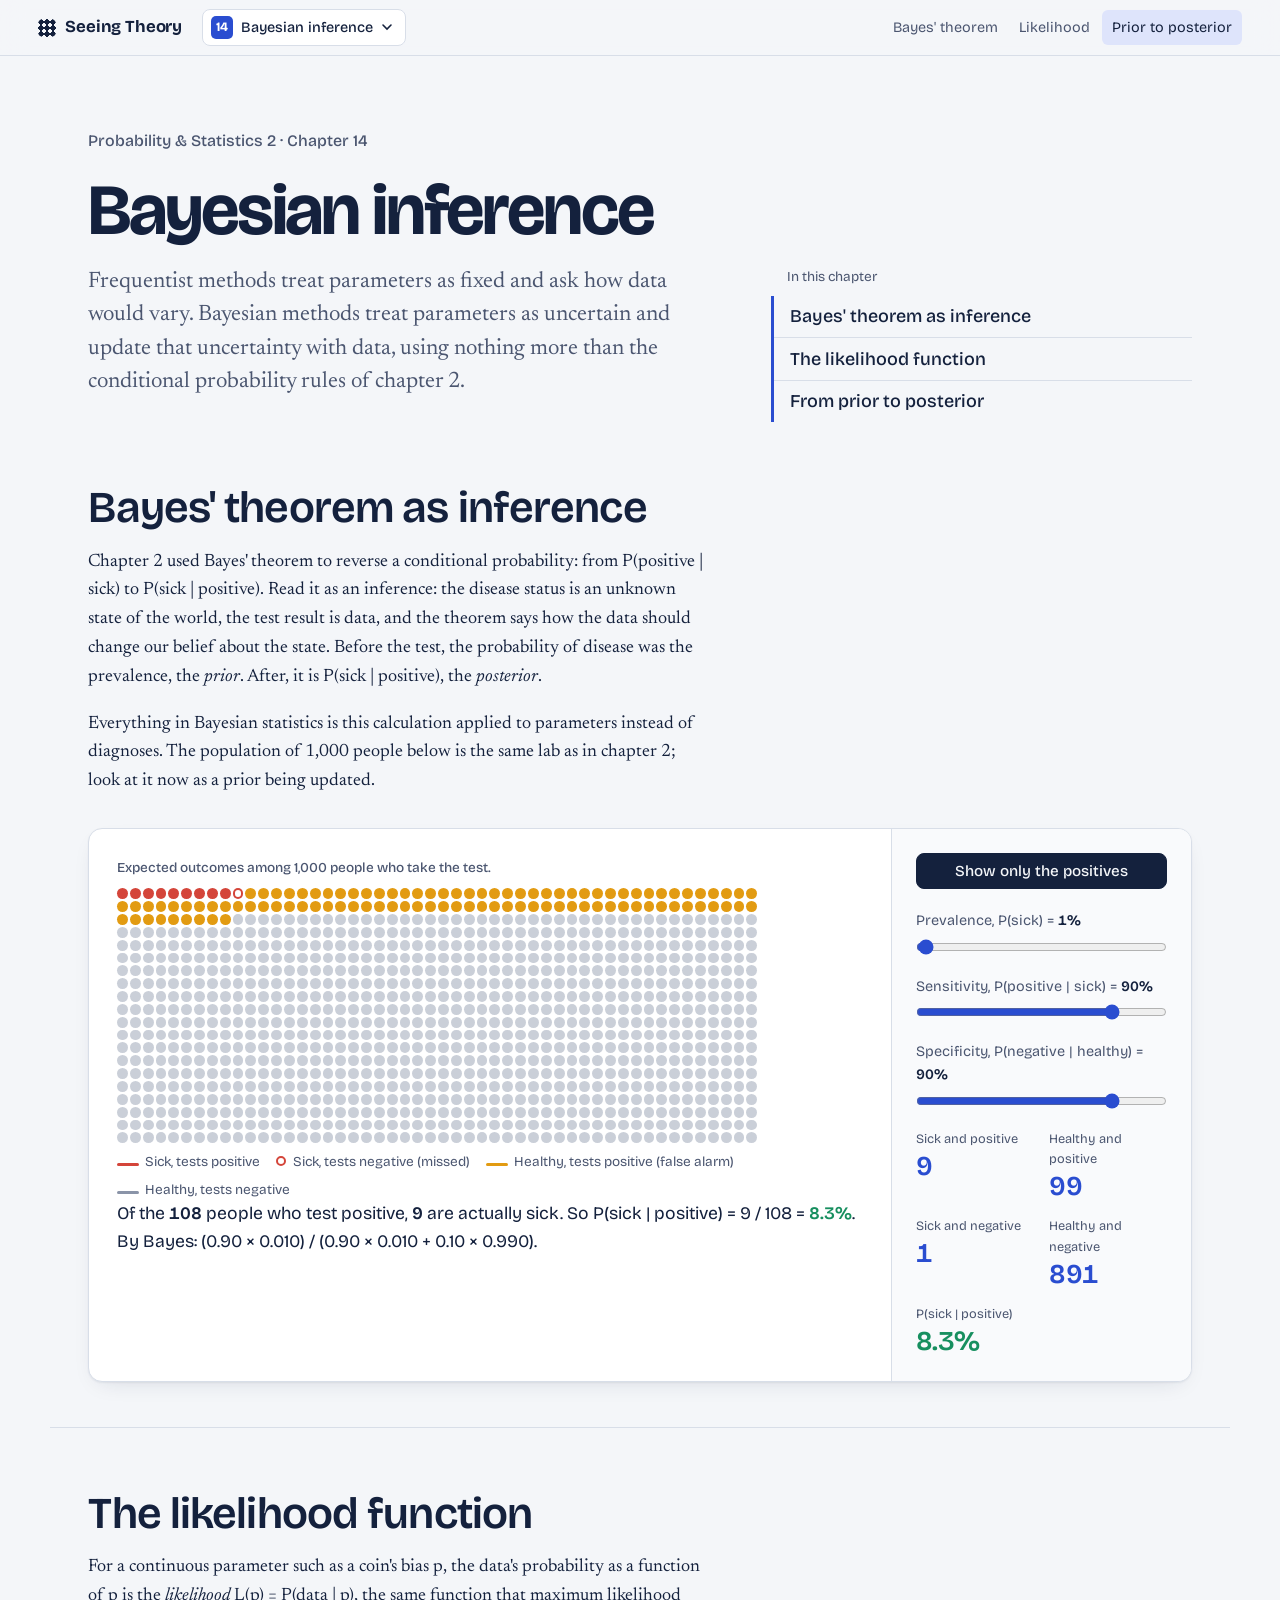
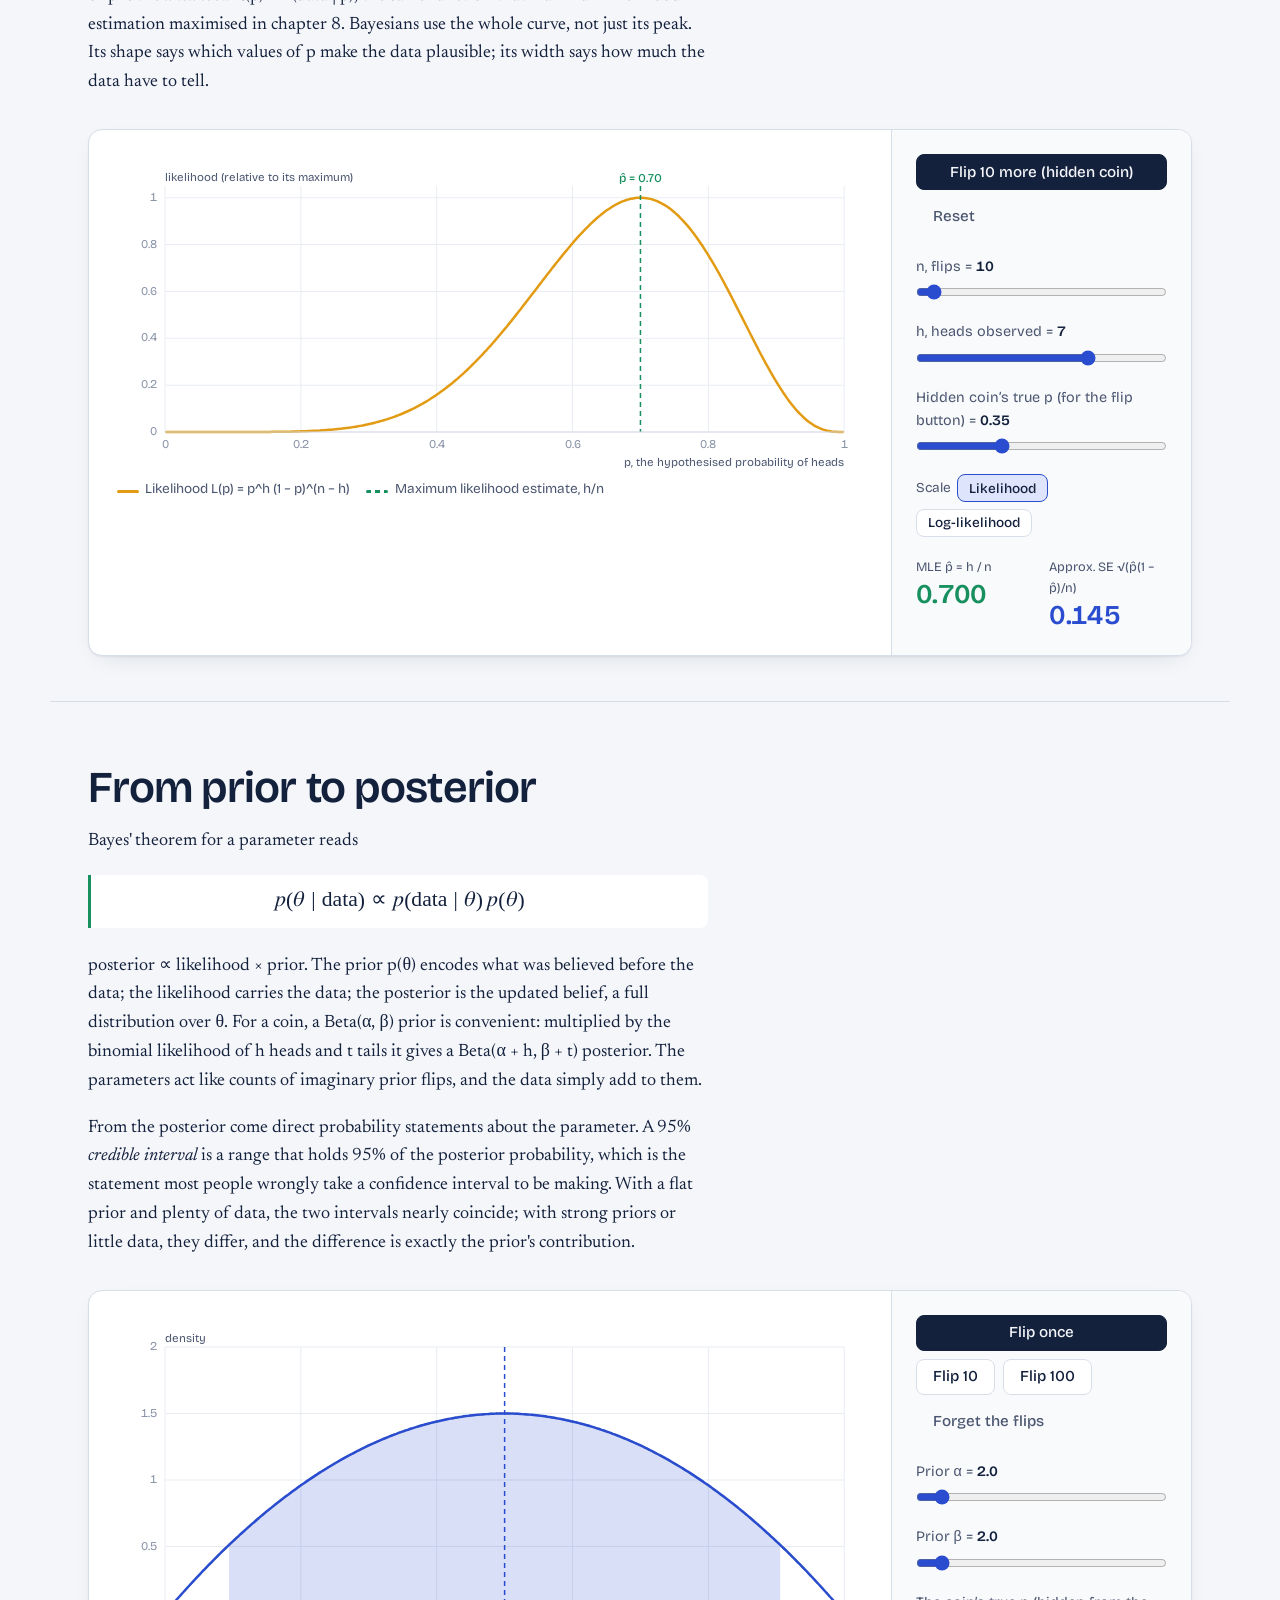
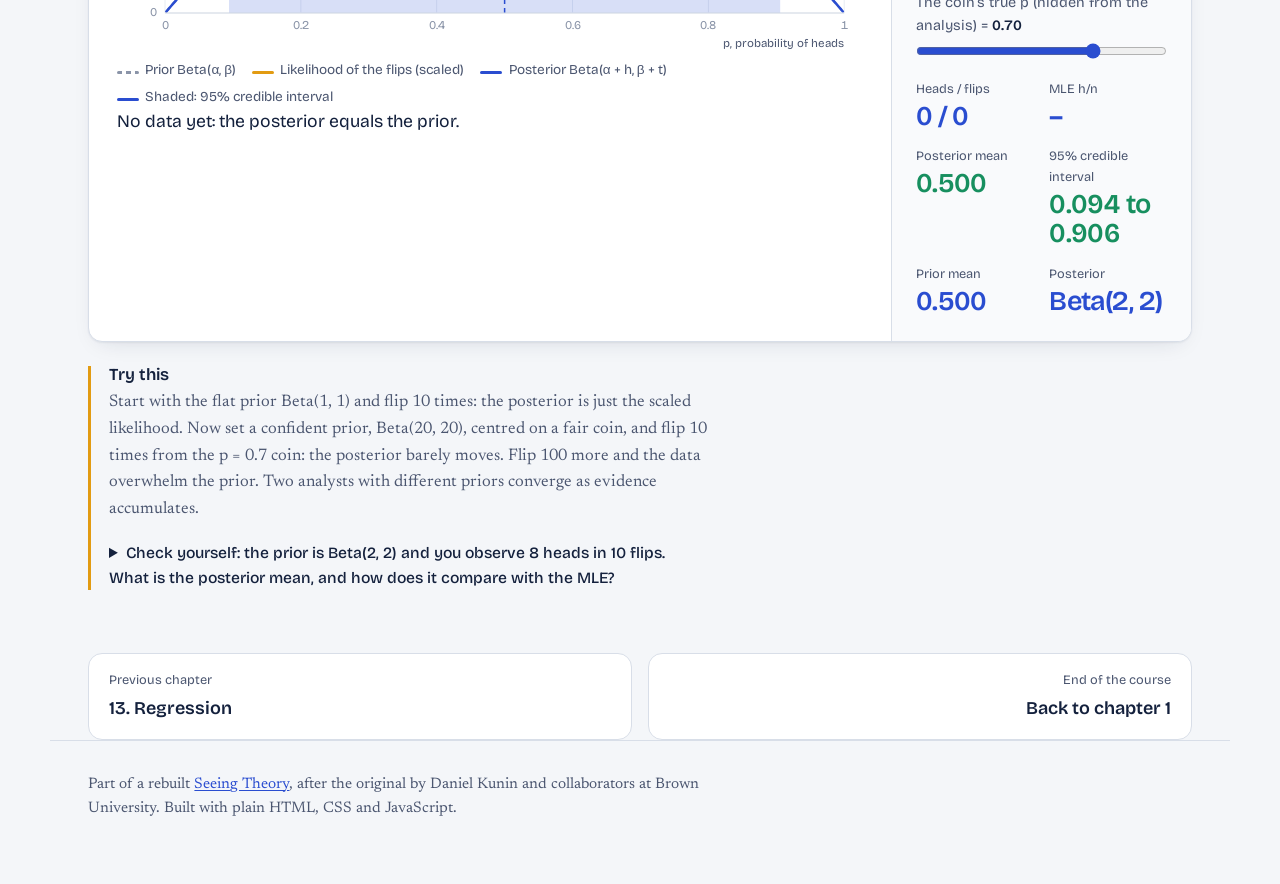
==== bayesian-inference.html @ 346bee1e "Add Seeing Theory, rebuilt: 14 interactive probability and statistics chapters Static site for GitHu" ====
<!doctype html>
<html lang="en">
<head>
<meta charset="utf-8">
<meta name="viewport" content="width=device-width, initial-scale=1">
<title>Bayesian Inference · Seeing Theory</title>
<meta name="description" content="Bayes' theorem for inference: prior, likelihood and posterior for a coin, with credible intervals and a comparison to the frequentist view.">
<meta name="color-scheme" content="light dark">
<link rel="preconnect" href="https://fonts.googleapis.com">
<link rel="preconnect" href="https://fonts.gstatic.com" crossorigin>
<link href="https://fonts.googleapis.com/css2?family=Bricolage+Grotesque:opsz,wght@12..96,400..800&family=Newsreader:ital,opsz,wght@0,6..72,400;0,6..72,500;1,6..72,400&display=swap" rel="stylesheet">
<link rel="stylesheet" href="css/style.css">
<link rel="stylesheet" href="css/labs.css">
<link rel="icon" href="favicon.svg">
</head>
<body>
<header class="topbar"></header>
<main id="top">
  <section class="chapter-head">
    <div>
      <p class="hero-kicker">Probability &amp; Statistics 2 · Chapter 14</p>
      <h1>Bayesian inference</h1>
      <p class="lead">Frequentist methods treat parameters as fixed and ask how data would vary. Bayesian methods treat parameters as uncertain and update that uncertainty with data, using nothing more than the conditional probability rules of chapter 2.</p>
    </div>
    <div><p class="chapter-toc-label">In this chapter</p><ol class="chapter-toc"></ol></div>
  </section>

  <section class="concept" id="bayes-rule" data-nav="Bayes' theorem">
    <div class="prose">
      <h2>Bayes' theorem as inference</h2>
      <p>Chapter 2 used Bayes' theorem to reverse a conditional probability: from P(positive | sick) to P(sick | positive). Read it as an inference: the disease status is an unknown state of the world, the test result is data, and the theorem says how the data should change our belief about the state. Before the test, the probability of disease was the prevalence, the <em>prior</em>. After, it is P(sick | positive), the <em>posterior</em>.</p>
      <p>Everything in Bayesian statistics is this calculation applied to parameters instead of diagnoses. The population of 1,000 people below is the same lab as in chapter 2; look at it now as a prior being updated.</p>
    </div>
    <div class="lab" data-lab="bayes"></div>
  </section>

  <section class="concept" id="likelihood" data-nav="Likelihood">
    <div class="prose">
      <h2>The likelihood function</h2>
      <p>For a continuous parameter such as a coin's bias p, the data's probability as a function of p is the <em>likelihood</em> L(p) = P(data | p), the same function that maximum likelihood estimation maximised in chapter 8. Bayesians use the whole curve, not just its peak. Its shape says which values of p make the data plausible; its width says how much the data have to tell.</p>
    </div>
    <div class="lab" data-lab="likelihood"></div>
  </section>

  <section class="concept" id="prior-to-posterior" data-nav="Prior to posterior">
    <div class="prose">
      <h2>From prior to posterior</h2>
      <p>Bayes' theorem for a parameter reads</p>
      <div class="math"><math display="block"><mrow><mi>p</mi><mo>(</mo><mi>θ</mi><mo>|</mo><mi mathvariant="normal">data</mi><mo>)</mo><mo>∝</mo><mi>p</mi><mo>(</mo><mi mathvariant="normal">data</mi><mo>|</mo><mi>θ</mi><mo>)</mo><mspace width="0.2em"></mspace><mi>p</mi><mo>(</mo><mi>θ</mi><mo>)</mo></mrow></math></div>
      <p>posterior ∝ likelihood × prior. The prior p(θ) encodes what was believed before the data; the likelihood carries the data; the posterior is the updated belief, a full distribution over θ. For a coin, a Beta(α, β) prior is convenient: multiplied by the binomial likelihood of h heads and t tails it gives a Beta(α + h, β + t) posterior. The parameters act like counts of imaginary prior flips, and the data simply add to them.</p>
      <p>From the posterior come direct probability statements about the parameter. A 95% <em>credible interval</em> is a range that holds 95% of the posterior probability, which is the statement most people wrongly take a confidence interval to be making. With a flat prior and plenty of data, the two intervals nearly coincide; with strong priors or little data, they differ, and the difference is exactly the prior's contribution.</p>
    </div>
    <div class="lab" data-lab="posterior"></div>
    <aside class="try">
      <h3>Try this</h3>
      <p>Start with the flat prior Beta(1, 1) and flip 10 times: the posterior is just the scaled likelihood. Now set a confident prior, Beta(20, 20), centred on a fair coin, and flip 10 times from the p = 0.7 coin: the posterior barely moves. Flip 100 more and the data overwhelm the prior. Two analysts with different priors converge as evidence accumulates.</p>
      <details>
        <summary>Check yourself: the prior is Beta(2, 2) and you observe 8 heads in 10 flips. What is the posterior mean, and how does it compare with the MLE?</summary>
        <p>Posterior Beta(10, 4), mean 10/14 ≈ 0.714. The MLE is 0.8. The prior's two imaginary heads and two imaginary tails pull the estimate toward 0.5, a shrinkage that vanishes as the flips pile up.</p>
      </details>
    </aside>
  </section>

  <nav class="pager" aria-label="Chapter navigation"></nav>
</main>
<footer class="footer">
  <p>Part of a rebuilt <a href="index.html">Seeing Theory</a>, after the original by Daniel Kunin and collaborators at Brown University. Built with plain HTML, CSS and JavaScript.</p>
</footer>
<script src="js/core.js"></script>
<script src="js/stats.js"></script>
<script src="js/nav.js"></script>
<script src="js/labs-prob.js"></script>
<script src="js/labs-stat.js"></script>
<script>ST.initNav(); ST.mountLabs();</script>
</body>
</html>
---- css/style.css ----
/* Seeing Theory — Basic probability
   Tokens: cool graph-paper ground, navy ink. Blue = observed, green = theory, gold = second category, red = miss. */

:root {
  --paper: #F4F6F9;
  --surface: #FFFFFF;
  --ink: #14213D;
  --ink-2: #4B5670;
  --ink-3: #8A94A8;
  --rule: #D8DEE8;
  --grid: #E8ECF2;
  --blue: #2A4DD0;
  --blue-soft: #DEE4FB;
  --green: #178F5F;
  --green-soft: #D6F1E4;
  --gold: #E29B12;
  --gold-soft: #FBEAC4;
  --red: #D4453A;
  --red-soft: #F9DCD8;
  --shadow: 0 1px 2px rgba(20, 33, 61, .06), 0 8px 24px -12px rgba(20, 33, 61, .18);
  --font-display: "Bricolage Grotesque", "Helvetica Neue", Arial, sans-serif;
  --font-body: "Newsreader", "Iowan Old Style", Georgia, serif;
  --r-panel: 14px;
  --r-control: 8px;
  --measure: 62ch;
  --page: 1180px;
}
@media (prefers-color-scheme: dark) {
  :root {
    --paper: #0E1424;
    --surface: #151D33;
    --ink: #EAEEF6;
    --ink-2: #B4BDCF;
    --ink-3: #7C879C;
    --rule: #2B3650;
    --grid: #1F2940;
    --blue: #7D95FF;
    --blue-soft: #23305C;
    --green: #3FC58C;
    --green-soft: #17362C;
    --gold: #F2B43C;
    --gold-soft: #3F3113;
    --red: #F06A5E;
    --red-soft: #46201D;
    --shadow: 0 1px 2px rgba(0, 0, 0, .3), 0 8px 24px -12px rgba(0, 0, 0, .5);
  }
}

*, *::before, *::after { box-sizing: border-box; }
html { scroll-behavior: smooth; -webkit-text-size-adjust: 100%; }
@media (prefers-reduced-motion: reduce) { html { scroll-behavior: auto; } }
body {
  margin: 0;
  background: var(--paper);
  color: var(--ink);
  font-family: var(--font-body);
  font-size: 1.125rem;
  line-height: 1.6;
  font-optical-sizing: auto;
}
h1, h2, h3, .btn, .readouts, .topbar, .stage-label, .legend, .chart, .ideas dt, .chapter-list, .hero-kicker, .drawn-math, .formula-live, .fallacy-result, .compare-row span, .slider span, .chips-label, .card, .flip-strip {
  font-family: var(--font-display);
}
h1, h2, h3 { margin: 0; font-weight: 600; line-height: 1.05; letter-spacing: -0.02em; text-wrap: balance; }
h2 { font-size: clamp(1.9rem, 1.4rem + 2vw, 2.75rem); margin-bottom: 1rem; }
h3 { font-size: 1.05rem; letter-spacing: 0; }
p { margin: 0 0 1em; }
em { font-style: italic; }
a { color: var(--blue); text-underline-offset: 0.15em; text-decoration-thickness: 1px; }
:focus-visible { outline: 2px solid var(--blue); outline-offset: 3px; border-radius: 4px; }
button { font: inherit; color: inherit; }
canvas { display: block; }

/* ---------- Top bar ---------- */
.topbar {
  position: sticky; top: 0; z-index: 10;
  display: flex; align-items: center; gap: 1.25rem;
  padding: 0 clamp(1rem, 3vw, 2.5rem);
  height: 56px;
  background: color-mix(in srgb, var(--paper) 82%, transparent);
  backdrop-filter: blur(12px); -webkit-backdrop-filter: blur(12px);
  border-bottom: 1px solid var(--rule);
  font-size: 0.9rem;
}
.brand { display: inline-flex; align-items: center; gap: 0.55rem; color: var(--ink); text-decoration: none; font-weight: 700; font-size: 1.05rem; letter-spacing: -0.01em; white-space: nowrap; }
.brand-mark {
  width: 18px; height: 18px; border-radius: 5px; background: var(--ink);
  background-image: radial-gradient(circle, var(--paper) 1.6px, transparent 1.8px);
  background-size: 6px 6px; background-position: 3px 3px;
}
.chapter-tag { color: var(--ink-2); white-space: nowrap; }
.topbar nav { margin-left: auto; display: flex; gap: 0.15rem; overflow-x: auto; scrollbar-width: none; }
.topbar nav::-webkit-scrollbar { display: none; }
.topbar nav a {
  color: var(--ink-2); text-decoration: none; padding: 0.35rem 0.6rem; border-radius: 6px; white-space: nowrap;
  transition: background-color 120ms, color 120ms;
}
.topbar nav a:hover { color: var(--ink); background: var(--grid); }
.topbar nav a.is-current { color: var(--ink); background: var(--blue-soft); }
@media (max-width: 720px) {
  .chapter-tag { display: none; }
}

/* ---------- Hero ---------- */
.hero {
  max-width: var(--page); margin: 0 auto;
  padding: clamp(3rem, 8vh, 6rem) clamp(1rem, 3vw, 2.5rem) clamp(2rem, 5vh, 4rem);
  display: grid; grid-template-columns: minmax(0, 1.05fr) minmax(0, 1fr); gap: clamp(2rem, 4vw, 4rem); align-items: center;
}
.hero-kicker { color: var(--ink-2); font-size: 1rem; margin-bottom: 1.25rem; font-weight: 500; }
.hero h1 {
  font-size: clamp(2.75rem, 2rem + 4.5vw, 5.75rem);
  font-weight: 700; letter-spacing: -0.035em; line-height: 0.98;
  font-variation-settings: "opsz" 96;
  margin-bottom: 1.5rem;
}
.lead { font-size: clamp(1.15rem, 1.05rem + 0.5vw, 1.4rem); line-height: 1.5; color: var(--ink-2); max-width: 34em; }
.hero-actions { display: flex; flex-wrap: wrap; gap: 0.6rem; margin-top: 1.75rem; }
.hero-board { margin: 0; }
.hero-board canvas {
  width: 100%; aspect-ratio: 1 / 1.05;
  background: var(--surface); border: 1px solid var(--rule); border-radius: var(--r-panel);
  box-shadow: var(--shadow);
}
.hero-board figcaption { display: flex; gap: 1rem; align-items: flex-start; justify-content: space-between; margin-top: 0.85rem; font-size: 0.95rem; color: var(--ink-2); line-height: 1.45; }
.hero-board figcaption strong { color: var(--ink); font-weight: 500; }
@media (max-width: 860px) {
  .hero { grid-template-columns: 1fr; }
  .hero-board canvas { aspect-ratio: 1 / 0.9; }
}

/* ---------- Concept sections ---------- */
.concept {
  max-width: var(--page); margin: 0 auto;
  padding: clamp(3rem, 7vh, 5.5rem) clamp(1rem, 3vw, 2.5rem) 0;
  scroll-margin-top: 64px;
}
.concept + .concept { border-top: 1px solid var(--rule); margin-top: clamp(2rem, 5vh, 3.5rem); }
.prose { max-width: var(--measure); }
.prose p { text-wrap: pretty; }
.math { margin: 1.25rem 0 1.5rem; padding: 1rem 1.25rem; border-left: 3px solid var(--green); background: var(--surface); border-radius: 0 var(--r-control) var(--r-control) 0; overflow-x: auto; }
math { font-size: 1.35rem; }

/* ---------- Lab (interactive panel) ---------- */
.lab {
  margin-top: 2rem;
  display: grid; grid-template-columns: minmax(0, 1fr) 300px;
  background: var(--surface); border: 1px solid var(--rule); border-radius: var(--r-panel);
  box-shadow: var(--shadow); overflow: hidden;
}
.lab-stage { padding: clamp(1rem, 2.5vw, 1.75rem); min-width: 0; container-type: inline-size; }
.lab-panel { padding: clamp(1rem, 2.5vw, 1.5rem); border-left: 1px solid var(--rule); background: color-mix(in srgb, var(--paper) 55%, var(--surface)); display: flex; flex-direction: column; gap: 1.25rem; }
@media (max-width: 820px) {
  .lab { grid-template-columns: 1fr; }
  .lab-panel { border-left: 0; border-top: 1px solid var(--rule); }
}
.stage-label { font-size: 0.85rem; color: var(--ink-2); margin: 0 0 0.6rem; font-weight: 500; }
.legend { font-size: 0.85rem; color: var(--ink-2); margin: 0.5rem 0 0; display: flex; flex-wrap: wrap; gap: 0.35rem 1rem; align-items: center; }
.legend-item { display: inline-flex; align-items: baseline; gap: 0.4rem; }
.legend-item .swatch { flex: none; margin: 0; }
.swatch { display: inline-block; width: 22px; height: 3px; border-radius: 2px; margin-right: 0.35rem; vertical-align: middle; }
.swatch--blue { background: var(--blue); }
.swatch--green { background: var(--green); }
.swatch--gold { background: var(--gold); }
.swatch--red { background: var(--red); }
.swatch--grey { background: var(--ink-3); }
.swatch--dash { background: repeating-linear-gradient(90deg, var(--green) 0 5px, transparent 5px 9px); }
.swatch--dot { width: 8px; height: 8px; border-radius: 50%; }
.chart-box { width: 100%; margin-top: 0.75rem; }
.chart { display: block; width: 100%; height: auto; overflow: visible; font-size: 12px; }
.chart-grid line { stroke: var(--grid); stroke-width: 1; }
.chart-axes text { fill: var(--ink-3); font-variant-numeric: tabular-nums; }
.chart-axes .axis-line { stroke: var(--rule); }
.chart-axes .axis-title { fill: var(--ink-2); font-size: 11.5px; }
.chart-ref-label { font-size: 12px; font-weight: 500; paint-order: stroke; stroke: var(--surface); stroke-width: 4px; stroke-linejoin: round; }

/* Controls */
.controls { display: flex; flex-wrap: wrap; gap: 0.5rem; }
.btn {
  display: inline-flex; align-items: center; justify-content: center; gap: 0.4rem;
  padding: 0.6rem 1rem; border-radius: var(--r-control);
  border: 1px solid var(--rule); background: var(--surface); color: var(--ink);
  font-weight: 500; font-size: 0.95rem; line-height: 1; cursor: pointer; text-decoration: none;
  transition: background-color 120ms, border-color 120ms, transform 80ms;
  -webkit-tap-highlight-color: transparent;
}
.btn:hover { background: var(--grid); border-color: var(--ink-3); }
.btn:active { transform: translateY(1px); }
.btn--primary { background: var(--ink); color: var(--paper); border-color: var(--ink); }
.btn--primary:hover { background: color-mix(in srgb, var(--ink) 85%, var(--blue)); border-color: transparent; }
.btn--quiet { border-color: transparent; background: transparent; color: var(--ink-2); }
.btn--quiet:hover { background: var(--grid); border-color: transparent; color: var(--ink); }
.btn--small { padding: 0.4rem 0.7rem; font-size: 0.85rem; }
.btn[aria-pressed="true"] { background: var(--blue-soft); border-color: var(--blue); color: var(--ink); }
.controls .btn--primary { flex-basis: 100%; }
@media (max-width: 820px) { .controls .btn--primary { flex-basis: auto; } }

.slider { display: flex; flex-direction: column; gap: 0.4rem; font-size: 0.9rem; color: var(--ink-2); }
.slider output { color: var(--ink); font-weight: 600; font-variant-numeric: tabular-nums; }
.slider input { width: 100%; accent-color: var(--blue); margin: 0; }

/* Readouts */
.readouts { margin: 0; display: grid; grid-template-columns: 1fr 1fr; gap: 0.9rem 1rem; }
.readouts > div { min-width: 0; }
.readouts .span-2 { grid-column: span 2; }
.readouts dt { font-size: 0.8rem; color: var(--ink-2); margin-bottom: 0.15rem; }
.readouts dd { margin: 0; font-size: 1.7rem; font-weight: 600; letter-spacing: -0.02em; font-variant-numeric: tabular-nums; line-height: 1.1; color: var(--blue); overflow-wrap: anywhere; }
.readouts dd.dd-text { font-size: 1.2rem; font-weight: 600; }
.readouts dd.dd-green, .dd-green { color: var(--green); }

/* Try-this notes */
.try { max-width: var(--measure); margin: 1.5rem 0 0; padding: 0 0 0 1.1rem; border-left: 3px solid var(--gold); }
.try h3 { margin-bottom: 0.35rem; }
.try p { color: var(--ink-2); font-size: 1.05rem; }
.try details { margin-top: 0.5rem; }
.try summary { cursor: pointer; color: var(--ink); font-family: var(--font-display); font-weight: 500; font-size: 0.98rem; }
.try summary:hover { color: var(--blue); }
.try details p { margin-top: 0.5rem; }

/* ---------- Coin ---------- */
.coin-row { display: flex; align-items: center; gap: 1.5rem; }
.coin { position: relative; width: 112px; height: 112px; flex: none; perspective: 600px; transform-style: preserve-3d; }
.coin-side {
  position: absolute; inset: 0; border-radius: 50%; display: grid; place-items: center;
  font-family: var(--font-display); font-weight: 700; font-size: 2.6rem; letter-spacing: -0.03em;
  backface-visibility: hidden; -webkit-backface-visibility: hidden;
  box-shadow: inset 0 0 0 6px rgba(255, 255, 255, .28), 0 4px 12px -4px rgba(20, 33, 61, .35);
}
.coin-side--h { background: var(--blue); color: #fff; }
.coin-side--t { background: var(--gold); color: #fff; transform: rotateY(180deg); }
.coin[data-face="tails"] .coin-side--h { transform: rotateY(180deg); }
.coin[data-face="tails"] .coin-side--t { transform: rotateY(0deg); }
.coin.is-flipping .coin-side { animation: coin-spin 560ms cubic-bezier(.3, .7, .3, 1) both; }
.coin.is-flipping .coin-side--t { animation-name: coin-spin-back; }
@keyframes coin-spin { from { transform: rotateY(0) } to { transform: rotateY(1080deg) } }
@keyframes coin-spin-back { from { transform: rotateY(180deg) } to { transform: rotateY(1260deg) } }
@media (prefers-reduced-motion: reduce) { .coin.is-flipping .coin-side { animation: none; } }
.count-bars { flex: 1; display: flex; height: 34px; border-radius: 6px; overflow: hidden; background: var(--grid); }
.count-bar { display: grid; place-items: center; font-family: var(--font-display); font-weight: 600; font-size: 0.9rem; color: #fff; transition: width 200ms; min-width: 0; overflow: hidden; }
.count-bar--h { background: var(--blue); width: 50%; }
.count-bar--t { background: var(--gold); width: 50%; }

/* ---------- Dice ---------- */
.die-face rect { fill: var(--surface); stroke: var(--ink); stroke-width: 2.5; }
.die-face circle { fill: var(--ink); }
.die { display: inline-block; width: 96px; height: 96px; }
.die .die-face { width: 100%; height: 100%; }
.die.is-in .die-face rect { stroke: var(--blue); fill: var(--blue-soft); }
.events-layout { display: flex; flex-wrap: wrap; gap: 1.5rem 2.5rem; align-items: flex-start; justify-content: space-between; }
.event-die-wrap, .die-wrap { text-align: center; }
.event-die-wrap .stage-label, .die-wrap .stage-label { margin: 0.4rem 0 0; }
.face-row { display: flex; flex-wrap: wrap; gap: 0.5rem; margin-bottom: 0.75rem; }
.face-toggle {
  padding: 4px; background: transparent; border: 2px solid transparent; border-radius: 12px; cursor: pointer; line-height: 0;
  transition: border-color 120ms, background-color 120ms, opacity 120ms;
  opacity: 0.45;
}
.face-toggle svg { width: 52px; height: 52px; }
.face-toggle[aria-pressed="true"] { opacity: 1; border-color: var(--blue); background: var(--blue-soft); }
.face-toggle.is-hit { box-shadow: 0 0 0 3px var(--gold); }
.chips { display: flex; flex-wrap: wrap; gap: 0.4rem; align-items: center; }
.chips-label { font-size: 0.85rem; color: var(--ink-2); }
.compare-bars { margin-top: 1.5rem; display: grid; gap: 0.6rem; }
.compare-row { display: grid; grid-template-columns: 9rem 1fr; gap: 0.75rem; align-items: center; font-size: 0.85rem; color: var(--ink-2); }
.track { height: 14px; background: var(--grid); border-radius: 4px; overflow: hidden; }
.fill { height: 100%; width: 0; transition: width 200ms; border-radius: 4px; }
.fill--green { background: var(--green); }
.fill--blue { background: var(--blue); }
@media (max-width: 480px) { .compare-row { grid-template-columns: 1fr; gap: 0.25rem; } }

/* ---------- Expectation bars ---------- */
.exp-layout { display: flex; flex-wrap: wrap; gap: 1.5rem 2.5rem; align-items: flex-end; }
.bars-wrap { flex: 1 1 260px; min-width: 0; }
.prob-bars { width: 100%; max-width: 420px; height: auto; display: block; }
.prob-track { fill: var(--grid); }
.prob-bar { fill: var(--blue); }
.prob-hit:focus-visible { outline: none; stroke: var(--blue); stroke-width: 2; }
.prob-label { fill: var(--ink-2); font-size: 13px; font-weight: 500; }
.prob-value { fill: var(--ink); font-size: 13px; font-weight: 600; }
.formula-live { margin: 0.75rem 0 0; font-size: 0.9rem; color: var(--ink-2); font-variant-numeric: tabular-nums; overflow-wrap: anywhere; }

/* ---------- Cards ---------- */
.card-row { display: flex; flex-wrap: wrap; gap: 0.5rem; }
.card {
  width: 46px; height: 64px; border-radius: 7px; border: 1.5px solid var(--ink); background: var(--surface);
  display: grid; place-items: center; font-weight: 600; font-size: 1.25rem; cursor: pointer; position: relative;
  transition: opacity 120ms, transform 120ms, border-color 120ms;
}
.card::before, .card::after { content: ""; position: absolute; width: 4px; height: 4px; border-radius: 50%; background: var(--ink); opacity: .5; }
.card::before { top: 6px; left: 6px; }
.card::after { bottom: 6px; right: 6px; }
.card[aria-pressed="false"] { opacity: 0.3; border-style: dashed; transform: translateY(4px); }
.card.is-hit { border-color: var(--gold); box-shadow: 0 0 0 3px var(--gold-soft); }
.card--big { width: 64px; height: 90px; font-size: 1.8rem; cursor: default; }
.card--empty { border-style: dashed; color: var(--ink-3); }
.drawn { display: flex; align-items: center; gap: 1rem; margin-top: 1.25rem; }
.drawn-math { font-size: 1rem; color: var(--ink-2); font-variant-numeric: tabular-nums; }
.drawn-math strong { color: var(--ink); font-weight: 600; }

/* ---------- LLN ---------- */
.chart-box--tall { margin-top: 0; }

/* ---------- Streaks ---------- */
.flip-strip { display: grid; grid-template-columns: repeat(25, 1fr); gap: 3px; max-width: 560px; }
.flip { aspect-ratio: 1; border-radius: 50%; }
.flip--h { background: var(--blue); }
.flip--t { background: var(--gold); }
.flip--run { box-shadow: 0 0 0 2px var(--ink); }
@media (max-width: 600px) { .flip-strip { grid-template-columns: repeat(20, 1fr); } }
.fallacy { margin-top: 1.5rem; padding-top: 1.25rem; border-top: 1px solid var(--rule); }
.fallacy-result { font-size: 1.1rem; margin: 0 0 0.8rem; }
.fallacy-result strong { font-weight: 600; font-variant-numeric: tabular-nums; }

/* ---------- Monte Carlo ---------- */
.mc-layout { display: grid; grid-template-columns: minmax(200px, 340px) minmax(0, 1fr); gap: 1.5rem; align-items: start; }
#mc-board { width: 100%; aspect-ratio: 1; border-radius: 8px; }
.mc-side .legend + .legend { margin-top: 0.25rem; }
@container (max-width: 600px) { .mc-layout { grid-template-columns: 1fr; } #mc-board { max-width: 340px; } }

/* ---------- Key ideas ---------- */
.concept--ideas { padding-bottom: 1rem; }
.ideas { margin: 1.5rem 0 0; display: grid; grid-template-columns: repeat(auto-fill, minmax(260px, 1fr)); gap: 0 2.5rem; }
.ideas > div { padding: 1rem 0; border-top: 1px solid var(--rule); }
.ideas dt { font-weight: 600; font-size: 1rem; margin-bottom: 0.25rem; }
.ideas dd { margin: 0; color: var(--ink-2); font-size: 1rem; }

/* ---------- Chapters ---------- */
.chapters { max-width: var(--page); margin: clamp(3rem, 7vh, 5rem) auto 0; padding: clamp(2rem, 5vh, 3.5rem) clamp(1rem, 3vw, 2.5rem); border-top: 1px solid var(--rule); }
.chapters h2 { font-size: 1.5rem; margin-bottom: 1rem; }
.chapter-list { list-style: none; margin: 0; padding: 0; display: grid; grid-template-columns: repeat(auto-fill, minmax(320px, 1fr)); gap: 0.5rem; }
.chapter-list li { display: grid; grid-template-columns: 2rem 1fr auto; gap: 0.75rem; align-items: start; padding: 0.9rem 1rem; border-radius: var(--r-control); border: 1px solid transparent; }
.chapter-list li.is-current { background: var(--surface); border-color: var(--rule); }
.chapter-num { font-weight: 700; font-size: 1.3rem; color: var(--ink-3); line-height: 1.2; }
.chapter-list li.is-current .chapter-num { color: var(--blue); }
.chapter-list strong { display: block; font-weight: 600; }
.chapter-list div > span { display: block; font-size: 0.85rem; color: var(--ink-2); line-height: 1.35; }
.chapter-status { font-size: 0.8rem; color: var(--ink-2); white-space: nowrap; padding-top: 0.2rem; }
a.chapter-status { color: var(--blue); }

/* ---------- Footer ---------- */
.footer { max-width: var(--page); margin: 0 auto; padding: 2rem clamp(1rem, 3vw, 2.5rem) 3rem; border-top: 1px solid var(--rule); color: var(--ink-2); font-size: 0.95rem; }
.footer p { max-width: 70ch; }
---- css/labs.css ----
/* Seeing Theory — site chrome (chapter dropdown, chapter head, pager) and lab components used across chapters. */

/* ---------- chapter dropdown ---------- */
.dropdown { position: relative; }
.dropdown-btn {
  display: inline-flex; align-items: center; gap: 0.5rem; padding: 0.4rem 0.7rem 0.4rem 0.5rem;
  border: 1px solid var(--rule); border-radius: var(--r-control); background: var(--surface); color: var(--ink);
  font-family: var(--font-display); font-size: 0.9rem; font-weight: 500; cursor: pointer; white-space: nowrap;
  transition: background-color 120ms, border-color 120ms;
}
.dropdown-btn:hover, .dropdown-btn[aria-expanded="true"] { background: var(--grid); border-color: var(--ink-3); }
.dropdown-num { display: inline-grid; place-items: center; min-width: 1.4rem; height: 1.4rem; padding: 0 0.3rem; border-radius: 5px; background: var(--blue); color: #fff; font-weight: 700; font-size: 0.8rem; }
.menu {
  position: absolute; top: calc(100% + 8px); left: 0; z-index: 20;
  width: min(760px, calc(100vw - 2rem)); padding: 1rem; display: grid; grid-template-columns: 1fr 1fr; gap: 1.25rem;
  background: var(--surface); border: 1px solid var(--rule); border-radius: var(--r-panel); box-shadow: var(--shadow);
}
.menu[hidden] { display: none; }
.menu-course { margin: 0 0 0.4rem; padding: 0 0.6rem; font-weight: 600; font-size: 0.85rem; color: var(--ink-2); }
.menu-list { list-style: none; margin: 0; padding: 0; }
.menu-list a { display: grid; grid-template-columns: 1.6rem 1fr; gap: 0.5rem; padding: 0.5rem 0.6rem; border-radius: var(--r-control); color: var(--ink); text-decoration: none; transition: background-color 120ms; }
.menu-list a:hover { background: var(--grid); }
.menu-list a.is-current { background: var(--blue-soft); }
.menu-num { font-weight: 700; color: var(--ink-3); }
.menu-list a.is-current .menu-num { color: var(--blue); }
.menu-list strong { display: block; font-weight: 600; line-height: 1.25; }
.menu-blurb { display: block; font-size: 0.78rem; color: var(--ink-2); line-height: 1.35; margin-top: 0.1rem; }
@media (max-width: 720px) {
  .dropdown-title { max-width: 30vw; overflow: hidden; text-overflow: ellipsis; }
  .menu { position: fixed; top: 60px; left: 1rem; right: 1rem; width: auto; grid-template-columns: 1fr; max-height: calc(100vh - 80px); overflow-y: auto; }
  .menu-blurb { display: none; }
}

/* ---------- chapter head (non-hero chapters) ---------- */
.chapter-head { max-width: var(--page); margin: 0 auto; padding: clamp(3rem, 8vh, 5.5rem) clamp(1rem, 3vw, 2.5rem) 0; display: grid; grid-template-columns: minmax(0, 1.2fr) minmax(0, 0.8fr); gap: clamp(2rem, 4vw, 4rem); align-items: end; }
.chapter-head h1 { font-size: clamp(2.5rem, 1.8rem + 3.5vw, 4.5rem); font-weight: 700; letter-spacing: -0.03em; line-height: 1; font-variation-settings: "opsz" 96; margin-bottom: 1.25rem; }
.chapter-head .lead { max-width: 36em; }
.chapter-toc-label { font-family: var(--font-display); font-size: 0.85rem; color: var(--ink-2); margin: 0 0 0.5rem 1rem; }
.chapter-toc { list-style: none; margin: 0; padding: 0; border-left: 3px solid var(--blue); }
.chapter-toc a { display: block; padding: 0.4rem 0 0.4rem 1rem; color: var(--ink); text-decoration: none; font-family: var(--font-display); font-weight: 500; border-bottom: 1px solid var(--rule); transition: color 120ms; }
.chapter-toc li:last-child a { border-bottom: 0; }
.chapter-toc a:hover { color: var(--blue); }
@media (max-width: 860px) { .chapter-head { grid-template-columns: 1fr; } }

/* ---------- prev / next pager ---------- */
.pager { max-width: var(--page); margin: clamp(3rem, 7vh, 5rem) auto 0; padding: 0 clamp(1rem, 3vw, 2.5rem); display: grid; grid-template-columns: 1fr 1fr; gap: 1rem; }
.pager-link { display: flex; flex-direction: column; gap: 0.2rem; padding: 1rem 1.25rem; border: 1px solid var(--rule); border-radius: var(--r-panel); background: var(--surface); color: var(--ink); text-decoration: none; font-family: var(--font-display); transition: border-color 120ms; }
.pager-link:hover { border-color: var(--blue); }
.pager-link span { font-size: 0.8rem; color: var(--ink-2); }
.pager-link strong { font-weight: 600; }
.pager-next { text-align: right; align-items: flex-end; }
@media (max-width: 560px) { .pager { grid-template-columns: 1fr; } .pager-next { text-align: left; align-items: flex-start; } }

/* ---------- full chapter list ---------- */
.chapter-courses { display: grid; grid-template-columns: repeat(auto-fit, minmax(320px, 1fr)); gap: 1.5rem 2.5rem; }
.chapter-courses h3 { font-size: 1.05rem; color: var(--ink-2); margin: 0 0 0.6rem; font-weight: 600; }
.chapters .chapter-list { grid-template-columns: 1fr; }

/* ---------- swatch variants ---------- */
.swatch--green-dash { background: repeating-linear-gradient(90deg, var(--green) 0 5px, transparent 5px 9px); }
.swatch--ink-dash { background: repeating-linear-gradient(90deg, var(--ink) 0 5px, transparent 5px 9px); }
.swatch--grey-dash { background: repeating-linear-gradient(90deg, var(--ink-3) 0 5px, transparent 5px 9px); }
.swatch--ink { background: var(--ink); }
.swatch--red-hollow { width: 10px; height: 10px; border-radius: 50%; border: 2px solid var(--red); background: transparent; }
.chart-box--square { max-width: 520px; }

/* ---------- sets: 10×10 sample-space grid ---------- */
.cell-grid { display: grid; grid-template-columns: repeat(10, 1fr); gap: 3px; max-width: 420px; }
.cell { aspect-ratio: 1; border-radius: 4px; background: var(--grid); opacity: 0.4; transition: opacity 120ms; }
.cell--a { background: var(--blue); }
.cell--b { background: var(--gold); }
.cell--both { background: var(--green); }
.cell--none { background: var(--ink-3); }
.cell--sel { opacity: 1; }
.cell--hit { box-shadow: 0 0 0 3px var(--ink); opacity: 1; }

/* ---------- counting ---------- */
.tokens { display: flex; flex-wrap: wrap; gap: 0.4rem; margin-bottom: 1rem; }
.token { display: inline-grid; place-items: center; width: 40px; height: 40px; border-radius: 50%; background: var(--grid); color: var(--ink-2); font-weight: 600; font-family: var(--font-display); }
.token--on { background: var(--blue); color: #fff; }
.enum-list { display: flex; flex-wrap: wrap; gap: 0.3rem; max-height: 260px; overflow-y: auto; }
.enum { font-family: var(--font-display); font-size: 0.85rem; padding: 0.2rem 0.5rem; border-radius: 5px; background: var(--grid); color: var(--ink-2); font-variant-numeric: tabular-nums; letter-spacing: 0.02em; }
.enum--on { background: var(--blue); color: #fff; }
.enum--more { background: transparent; }

/* ---------- conditional: 6×6 dice grid ---------- */
.dice-grid { display: grid; grid-template-columns: repeat(6, 1fr); gap: 4px; max-width: 360px; }
.dcell { display: grid; place-items: center; aspect-ratio: 1; border-radius: 6px; font-family: var(--font-display); font-size: 0.8rem; font-weight: 500; font-variant-numeric: tabular-nums; }
.dcell--out { background: var(--grid); color: var(--ink-3); opacity: 0.5; }
.dcell--b { background: var(--gold-soft); color: var(--ink); }
.dcell--ab { background: var(--green); color: #fff; }
.dcell--hit { box-shadow: 0 0 0 3px var(--ink); opacity: 1; }

/* ---------- bayes: 1,000 people ---------- */
.people { display: grid; grid-template-columns: repeat(50, 1fr); gap: 2px; max-width: 640px; }
.person { aspect-ratio: 1; border-radius: 50%; background: var(--grid); transition: opacity 150ms; }
.person--tp { background: var(--red); }
.person--fn { background: transparent; box-shadow: inset 0 0 0 2px var(--red); }
.person--fp { background: var(--gold); }
.person--tn { background: var(--ink-3); opacity: 0.45; }
.person--dim { opacity: 0.06; }
@media (max-width: 600px) { .people { grid-template-columns: repeat(40, 1fr); gap: 1.5px; } }

/* ---------- tables (joint, 2×2) ---------- */
.table-scroll { overflow-x: auto; }
.joint { border-collapse: separate; border-spacing: 3px; font-family: var(--font-display); font-size: 0.8rem; font-variant-numeric: tabular-nums; }
.joint th { font-weight: 600; color: var(--ink-2); padding: 0.25rem 0.35rem; text-align: center; }
.joint tbody th { text-align: right; }
.joint td { text-align: center; padding: 0.3rem 0.35rem; border-radius: 4px; background: color-mix(in srgb, var(--blue) calc(var(--shade, 0) * 100%), var(--grid)); color: var(--ink); min-width: 2.4rem; }
.joint td.marg { background: transparent; color: var(--ink-2); font-weight: 500; }
.joint tr[data-x] { cursor: pointer; }
.joint tr.is-sel td { outline: 2px solid var(--gold); }
.joint--wide td { padding: 0.6rem 1rem; font-size: 1rem; }
.joint--wide td .exp { display: block; font-size: 0.75rem; color: var(--ink-2); font-weight: 400; }

/* ---------- dartboard ---------- */
.board-wrap { max-width: 380px; }
.board { width: 100%; height: auto; }
.board-ring { fill: var(--grid); stroke: var(--rule); }
.board-ring--alt { fill: var(--surface); }

/* ---------- confidence intervals ---------- */
.ci-wrap { max-width: 640px; }
.ci-svg { width: 100%; height: auto; display: block; }
.ci-tick { fill: var(--ink-3); font-family: var(--font-display); font-size: 11px; }

/* ---------- regression ---------- */
.ols-wrap { max-width: 640px; }
.ols { width: 100%; height: auto; display: block; background: var(--surface); border-radius: 8px; touch-action: none; }
.ols text { fill: var(--ink-3); font-family: var(--font-display); font-size: 12px; }
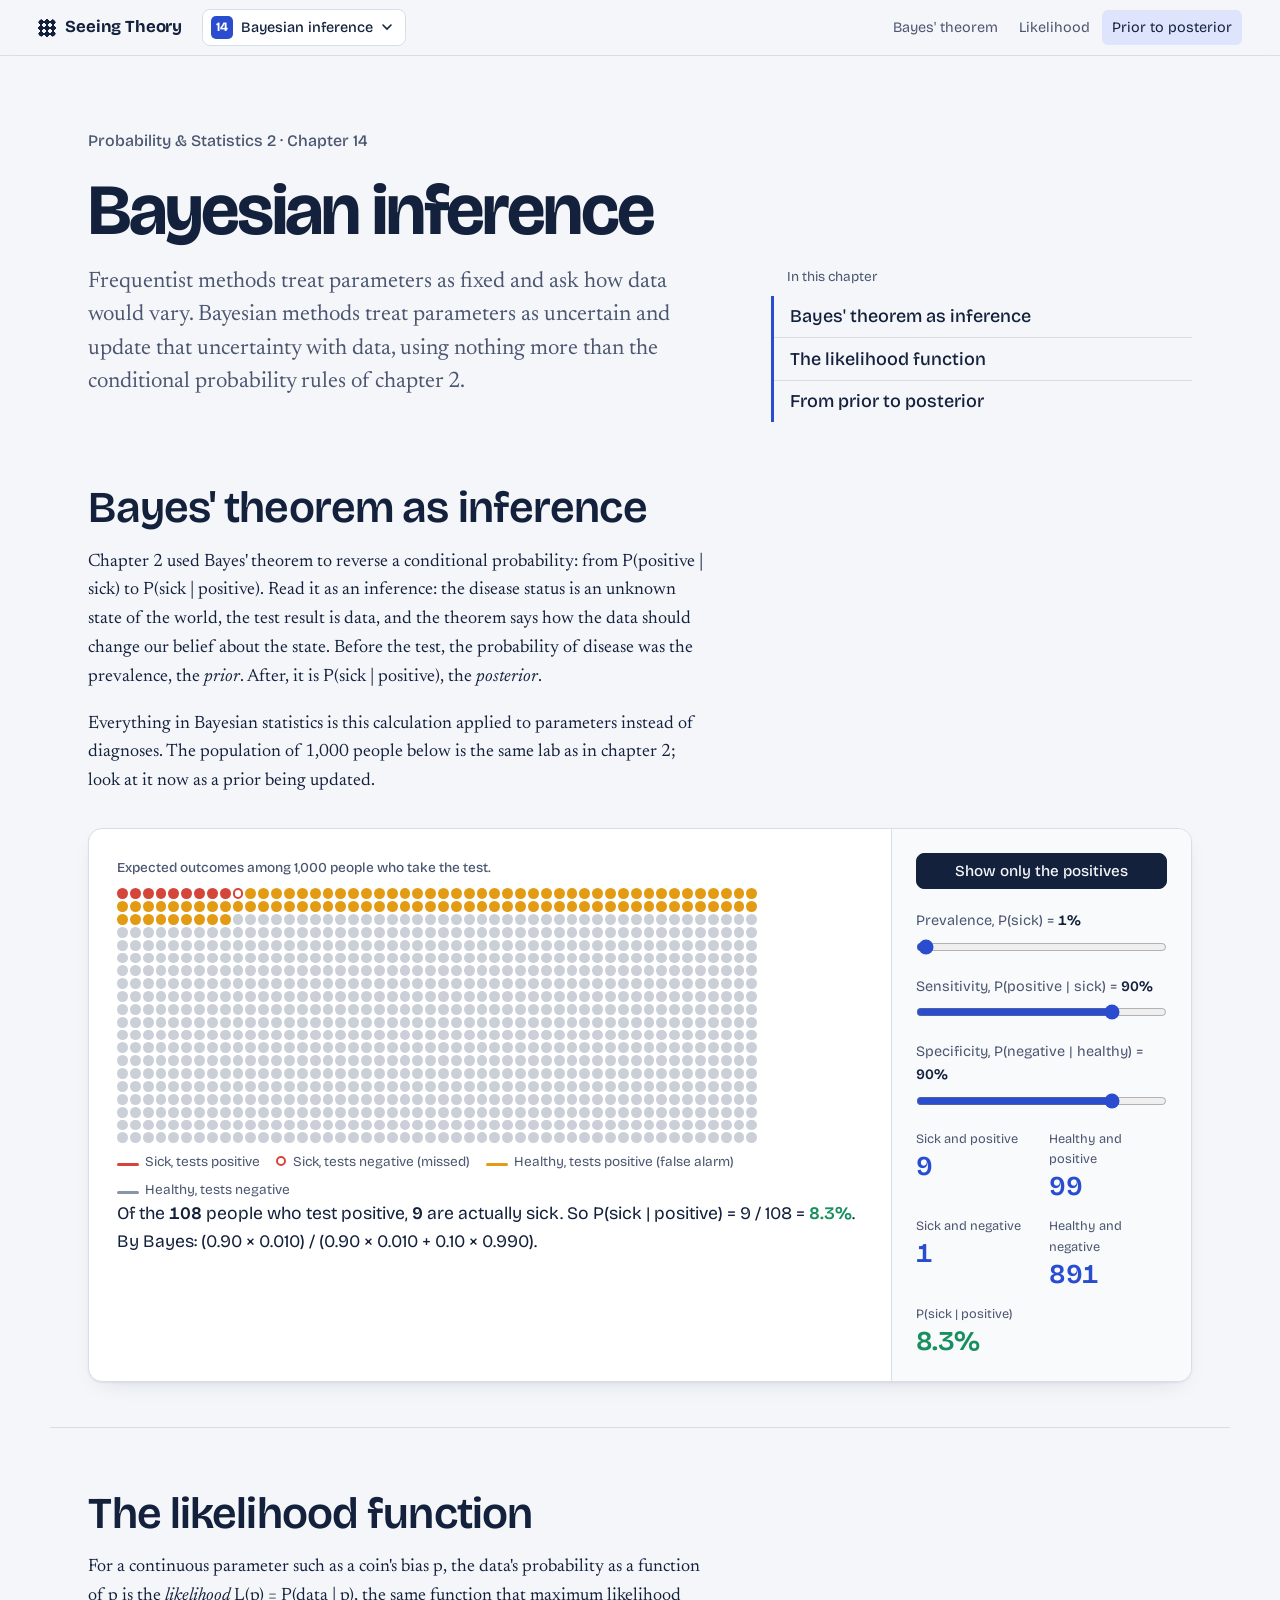
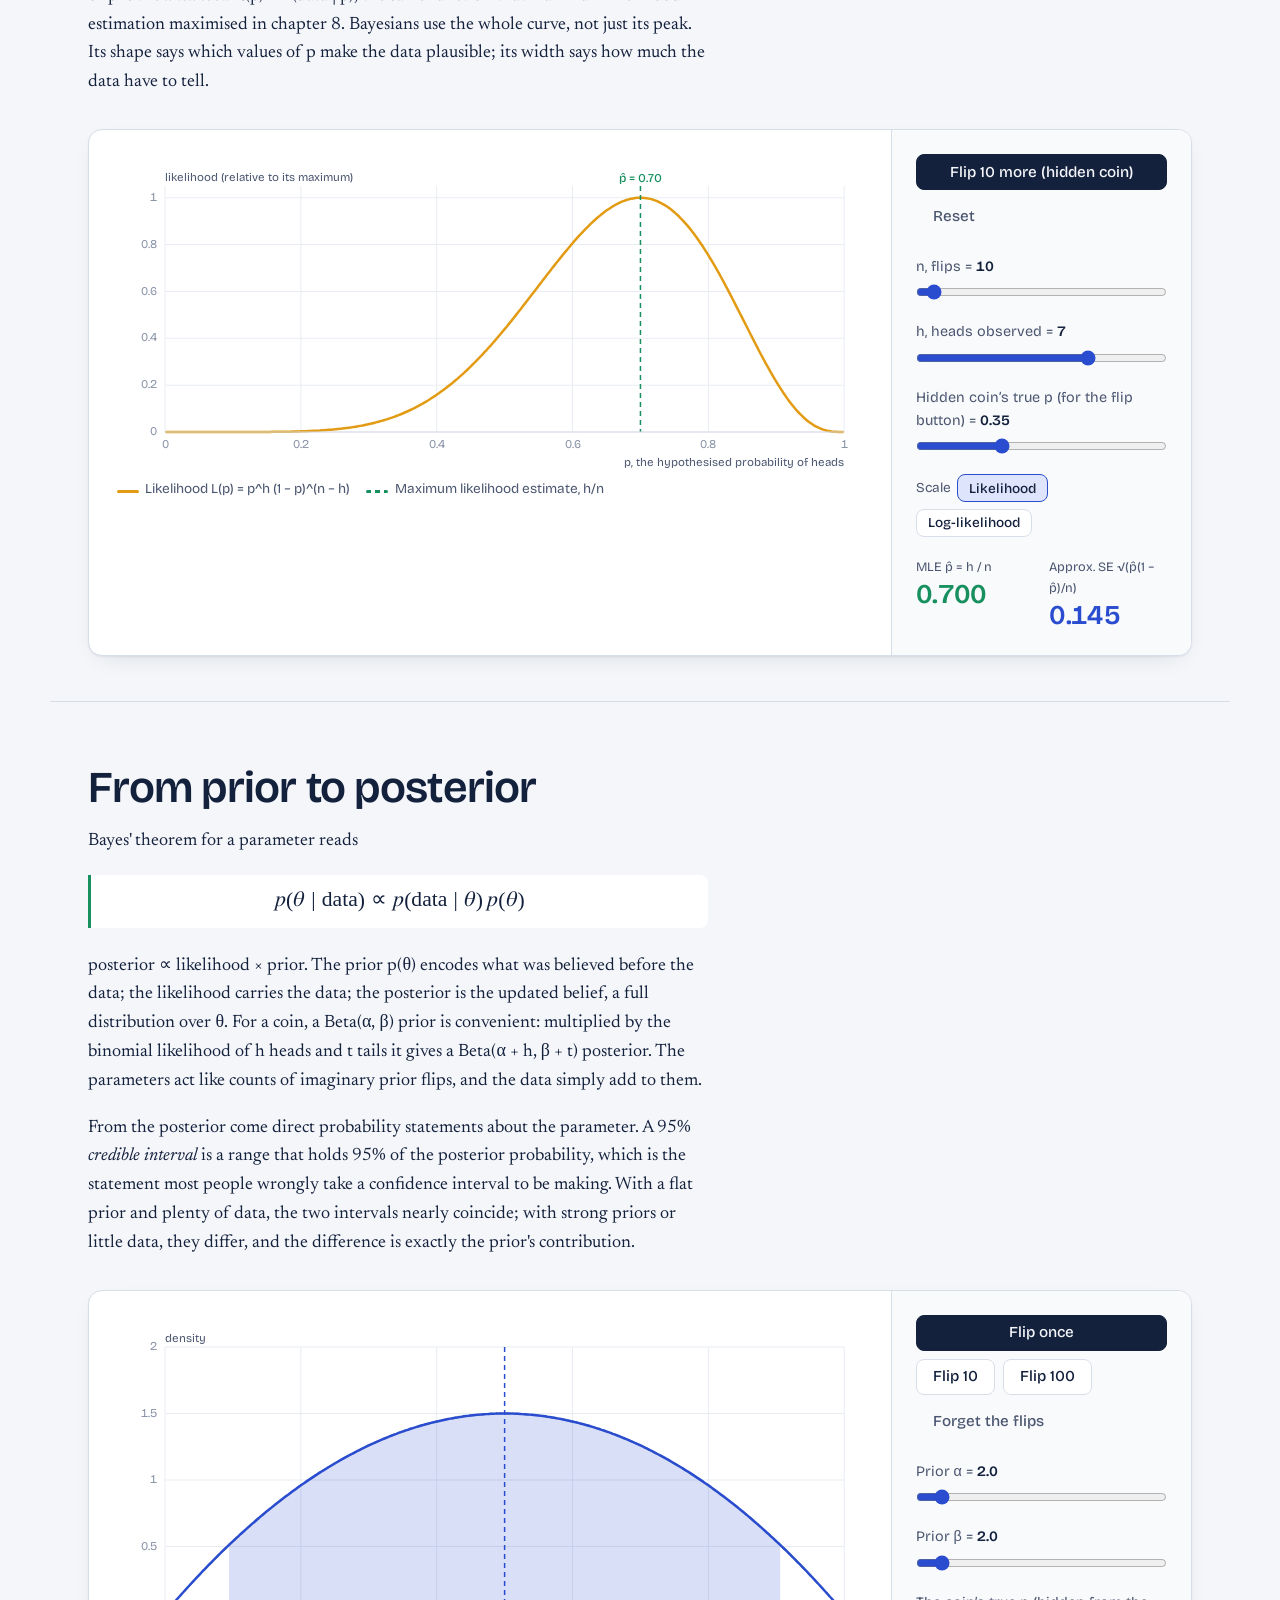
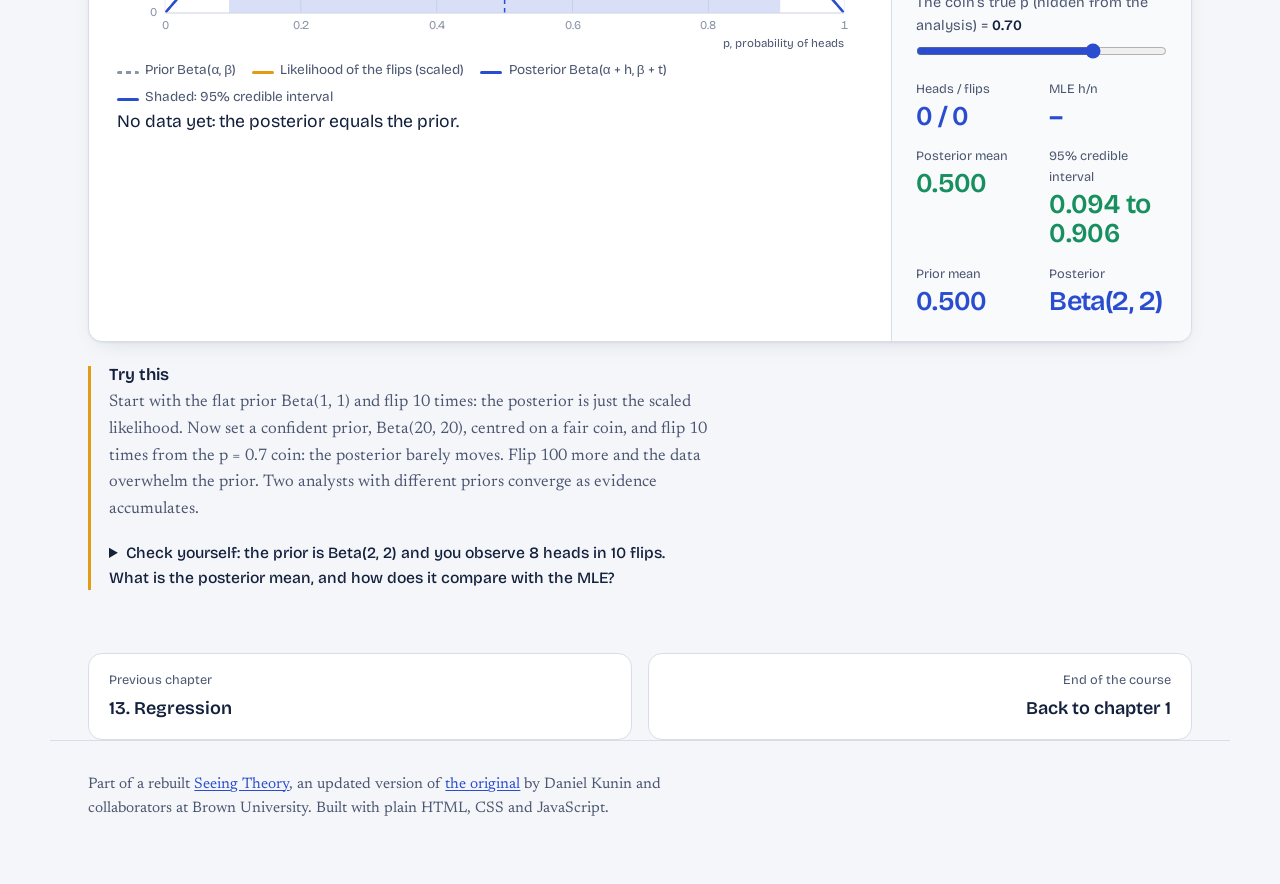
==== commit c9ed1b6c: "Link each chapter's footer credit to the original Seeing Theory repo Co-Authored-By: Claude Opus 5.5" ====
--- a/bayesian-inference.html
+++ b/bayesian-inference.html
@@ -64,7 +64,7 @@
   <nav class="pager" aria-label="Chapter navigation"></nav>
 </main>
 <footer class="footer">
-  <p>Part of a rebuilt <a href="index.html">Seeing Theory</a>, after the original by Daniel Kunin and collaborators at Brown University. Built with plain HTML, CSS and JavaScript.</p>
+  <p>Part of a rebuilt <a href="index.html">Seeing Theory</a>, an updated version of <a href="https://github.com/seeingtheory/Seeing-Theory">the original</a> by Daniel Kunin and collaborators at Brown University. Built with plain HTML, CSS and JavaScript.</p>
 </footer>
 <script src="js/core.js"></script>
 <script src="js/stats.js"></script>
